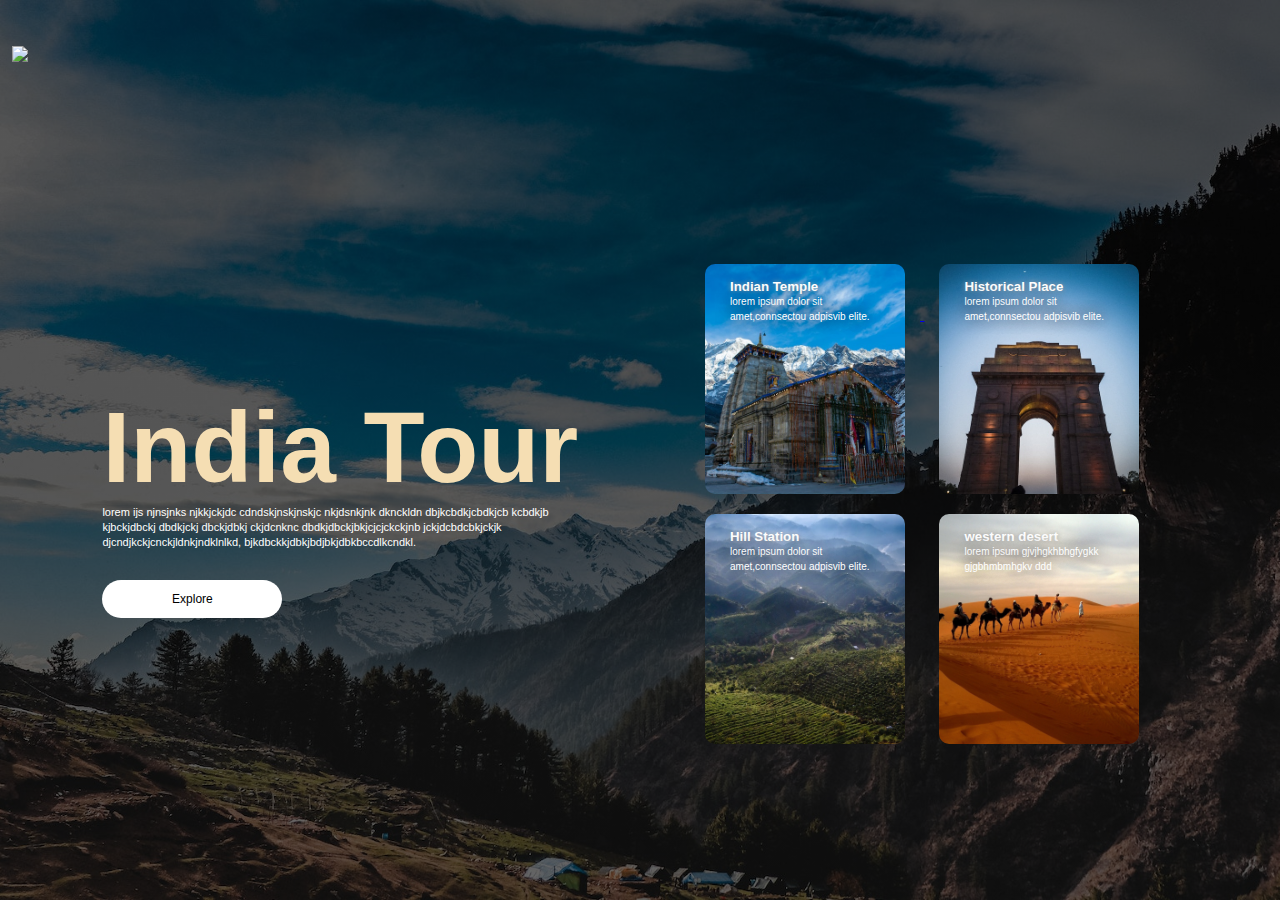
==== index.html @ ea04c06f "Merge branch 'main' of https://github.com/22piyush/tour-with-us" ====
<!DOCTYPE html>
<html>
    <head>
        <title>
            first page
        </title>
        <link rel="stylesheet" href="index.css">
</head>
<body>
    <div class="container">
        
        <div class="navbar">
            <img src="./images/logo 1.png" class="logo">
           
            <img src="./images/menu.png" class="menu-icon" onclick="togglesidebae">
        </div>
        <div class="row">
            <div class="bol">
                <h1>India Tour</h1>
                <p>lorem ijs njnsjnks njkkjckjdc cdndskjnskjnskjc nkjdsnkjnk dknckldn
                    dbjkcbdkjcbdkjcb kcbdkjb kjbckjdbckj dbdkjckj dbckjdbkj ckjdcnknc
                    dbdkjdbckjbkjcjcjckckjnb jckjdcbdcbkjckjk djcndjkckjcnckjldnkjndklnlkd,
                    bjkdbckkjdbkjbdjbkjdbkbccdlkcndkl.
                </p>
                <button type="button">Explore</button>
            </div>
            <div class="col">
                <a href="about.html">
                <div class="card card1">
                    <h5>Indian Temple</h5>
                    <p>lorem ipsum dolor sit amet,connsectou adpisvib elite.</p>
                </div>
            </a>
            <a href="about.html">
                <div class="card card2">
                    <h5>Historical Place</h5>
                    <p>lorem ipsum dolor sit amet,connsectou adpisvib elite.</p>
                </div>
            </a>
                <div class="card card3">
                    <h5>Hill Station</h5>
                    <p>lorem ipsum dolor sit amet,connsectou adpisvib elite.</p>
                </div>
                <div class="card card4">
                    <h5>western desert</h5>
                    <p>lorem ipsum  gjvjhgkhbhgfygkk gjgbhmbmhgkv ddd</p>
                </div>
            </div>
        </div>
    </div>
    
    
</body>
</html>
---- index.css ----
*{
    margin: 0;
    padding: 0;
    font-family: 'Roboto',sans-serif;
    
    
}
.container{
    width: 100%;
    height: 100vh;
    background-image: linear-gradient(rgba(0,0,0,0.6),rgba(0,0,0,0.6)),
    url(bbbbb.jpg);
    background-position: center;
    background-size: cover;
    padding-left: 8%;
    padding-right: 8%;
    box-sizing: border-box;
}
.navbar{
    height: 12%;
    display: flex;
    align-items: center;
}
.logo{
    width: 50px;
    cursor: pointer;
    margin: -90px;
}
.menu-icon{
    width: 30px;
    cursor: pointer;
    margin-left: 1450px;
}
.row{
    display: flex;
    height: 88%;
    align-items: center;
}
.col{
    flex-basis: 50%;
    margin-left: 100px;
    
}
.bol{
    flex-basis: 50%;
}
h1{
    color: wheat;
    font-size: 100px;
}
p{
    color: #fff;
    font-size: 11px;
    line-height: 15px;

}
button{
    width: 180px;
    color: #000;
    font-size: 12px;
    padding: 12px 0;
    background: #fff;
    border: 0;
    border-radius: 20px;
    outline: none;
    margin-top: 30px;
}
.card{
    width: 200px;
    height: 230px;
    display: inline-block;
    border-radius: 10px;
    padding: 15px 25px;
    box-sizing: border-box;
    cursor: pointer;
    margin: 10px 15px;
    background-image: url(pic-1.png);
    background-position: center;
    background-size: cover;
    transition: transform 0.5s;
    
}
.card1{
    background-image: url(indian-temple.jpg);
    text-decoration: none;
}
.card2{
    background-image: url(history.jpg);
}
.card3{
    background-image: url(hilllls.jpg);
}
.card:hover{
    transform: translateY(-10px);

}
h5{
    color: #fff;
    text-shadow: 0 0 5px #999;

}
.card p{
    text-shadow: 0 0 15px #000;
    font-size: 10px;

}
.box{
    border-radius: 5px;
    
    width: 1200px;
    background-color:red;
    margin-top: 50px;
    margin-left: 120px;
    margin-right: auto;
    margin-bottom: 50px;
    padding: 10px;
    display: inline-block;
    

}
.temp-img{
    
    width: 300px;
    margin-top: 25px;
    margin-left: 25px;
    padding: 10px;
    border-radius: 25px;
    box-shadow: 5px black;
    float: left;
    margin-right: 20px;

}
.histro-img{
    
    width: 300px;
    margin-top: 25px;
    margin-left: 25px;
    padding: 10px;
    border-radius: 25px;
    box-shadow: 5px black;
    float: right;
    margin-right: 20px;
}
.card-p{
   font-family: G
   color: #000;
   font-size: large;
   text-align: justify;
   margin-top: 50px;
   margin-right: 30px;

}
body{
    background-color: aquamarine;
}
h2{
     margin-left:300px;
     padding-top: 50px;
     display: inline-block;
     font-family: 'Franklin Gothic Medium', 'Arial Narrow', Arial, sans-serif;
}
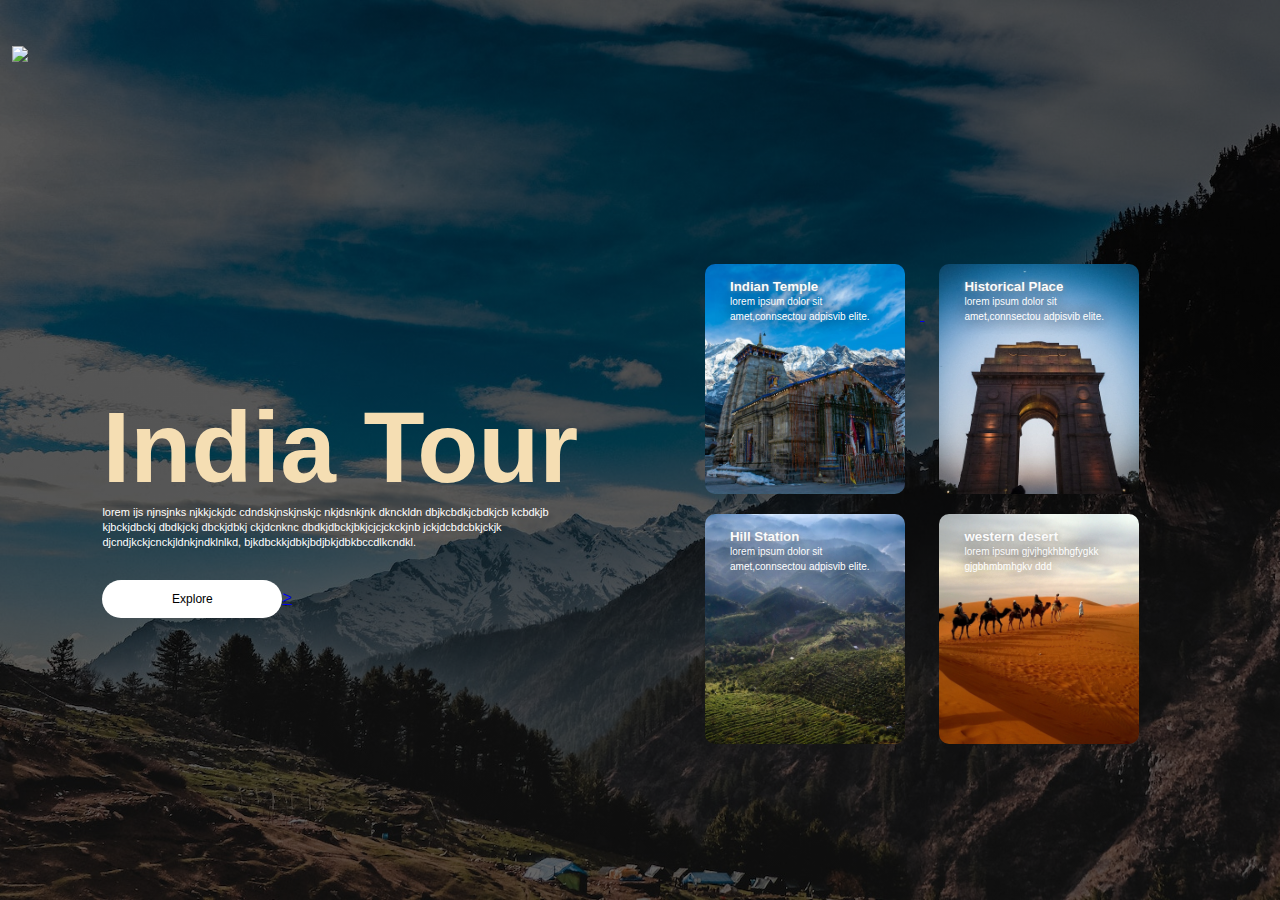
==== commit 56f2875d: "detete cards" ====
--- a/index.html
+++ b/index.html
@@ -5,8 +5,10 @@
             first page
         </title>
         <link rel="stylesheet" href="index.css">
+        
 </head>
 <body>
+    <div>
     <div class="container">
         
         <div class="navbar">
@@ -22,7 +24,7 @@
                     dbdkjdbckjbkjcjcjckckjnb jckjdcbdcbkjckjk djcndjkckjcnckjldnkjndklnlkd,
                     bjkdbckkjdbkjbdjbkjdbkbccdlkcndkl.
                 </p>
-                <button type="button">Explore</button>
+                <a href="#temple"><button type="button"  id="temple">Explore</button>></a>
             </div>
             <div class="col">
                 <a href="about.html">
@@ -48,7 +50,6 @@
             </div>
         </div>
     </div>
-    
-    
+    <div>  
 </body>
 </html>--- a/index.css
+++ b/index.css
@@ -142,7 +142,7 @@
     margin-right: 20px;
 }
 .card-p{
-   font-family: G
+   font-family:Impact, Haettenschweiler, 'Arial Narrow Bold', sans-serif;
    color: #000;
    font-size: large;
    text-align: justify;
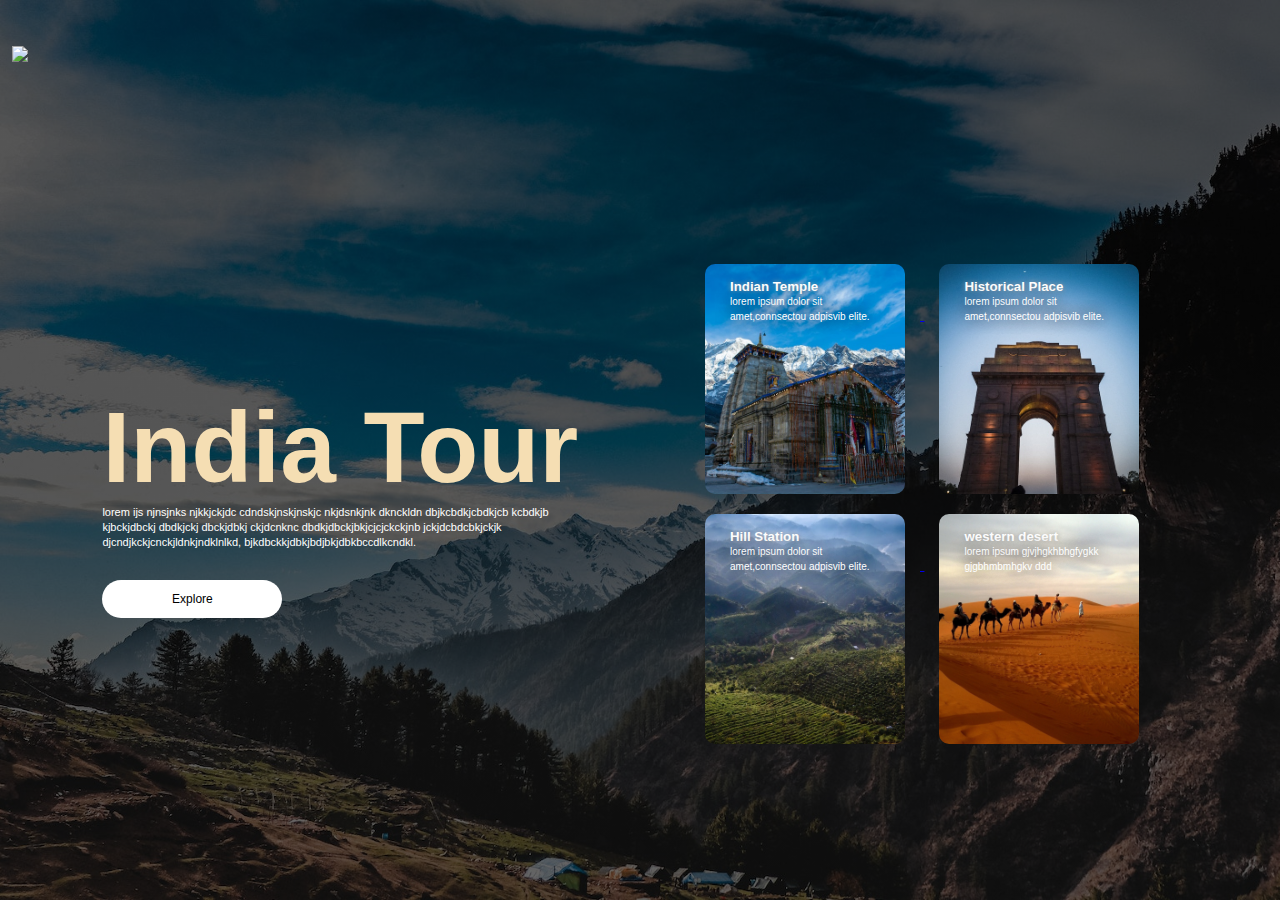
==== commit 60c4bf67: "added" ====
--- a/index.html
+++ b/index.html
@@ -24,32 +24,37 @@
                     dbdkjdbckjbkjcjcjckckjnb jckjdcbdcbkjckjk djcndjkckjcnckjldnkjndklnlkd,
                     bjkdbckkjdbkjbdjbkjdbkbccdlkcndkl.
                 </p>
-                <a href="#temple"><button type="button"  id="temple">Explore</button>></a>
+                <button type="button">Explore</button>
             </div>
             <div class="col">
-                <a href="about.html">
+                <a href="./pages/temple.html">
                 <div class="card card1">
                     <h5>Indian Temple</h5>
                     <p>lorem ipsum dolor sit amet,connsectou adpisvib elite.</p>
                 </div>
             </a>
-            <a href="about.html">
+            <a href="./pages/historic.html">
                 <div class="card card2">
                     <h5>Historical Place</h5>
                     <p>lorem ipsum dolor sit amet,connsectou adpisvib elite.</p>
                 </div>
             </a>
+            <a href="./pages/hill-station.html">
                 <div class="card card3">
                     <h5>Hill Station</h5>
                     <p>lorem ipsum dolor sit amet,connsectou adpisvib elite.</p>
                 </div>
+            </a>   
+            <a href="about.html">
                 <div class="card card4">
                     <h5>western desert</h5>
                     <p>lorem ipsum  gjvjhgkhbhgfygkk gjgbhmbmhgkv ddd</p>
                 </div>
+            </a>   
             </div>
         </div>
     </div>
     <div>  
+    
 </body>
 </html>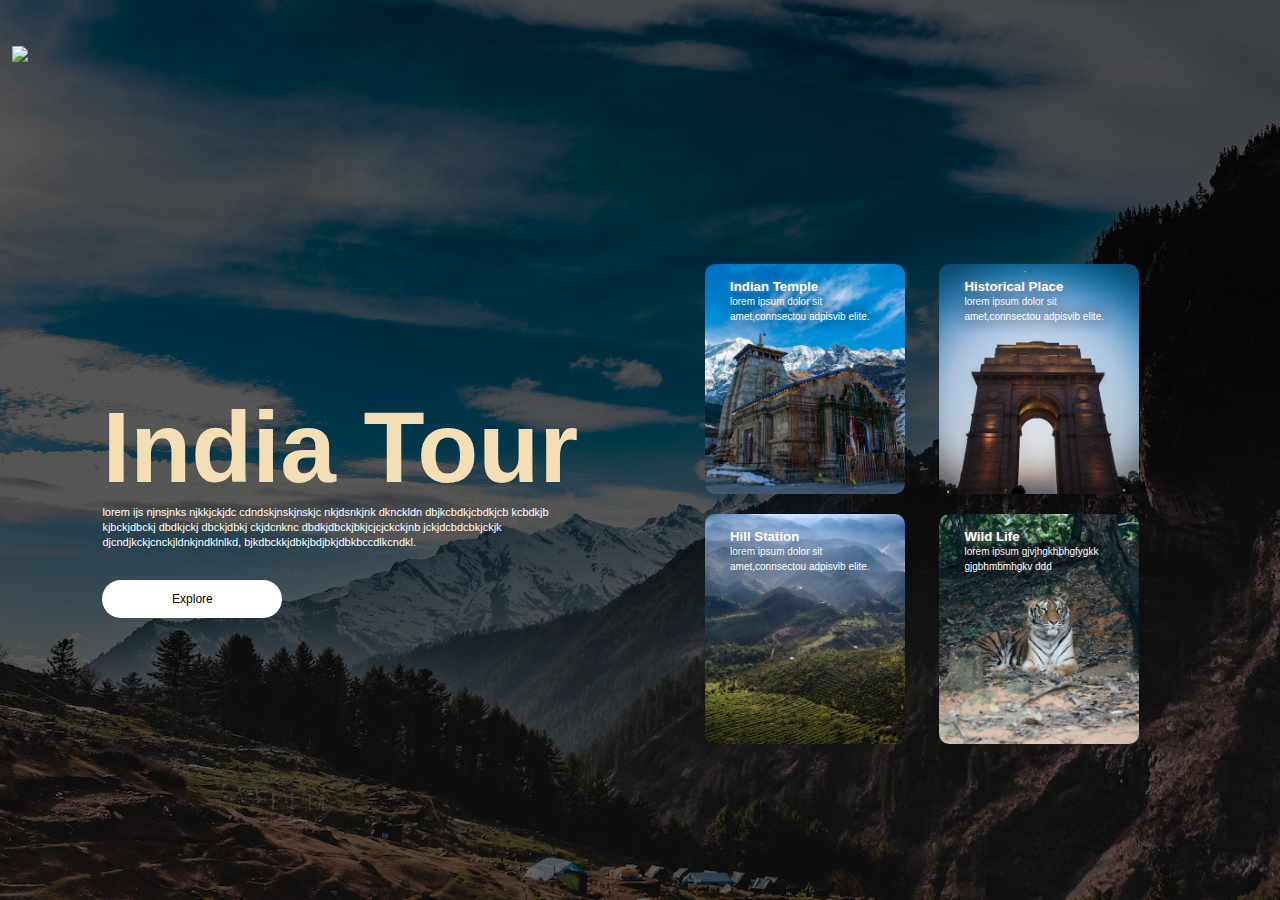
==== commit b8c9ec7b: "aded" ====
--- a/index.html
+++ b/index.html
@@ -5,6 +5,44 @@
             first page
         </title>
         <link rel="stylesheet" href="index.css">
+
+        <style type="text/css">
+       
+            .sidebar
+            {
+                height: 100vh;
+                background-color: #33334d;
+                width: 200px;
+                position:fixed;
+                top: 0;
+                padding-top: 75px;
+                right: 0;
+                display: flex;
+                flex-direction: column;
+                align-items: center;
+                background-image: url(./images/bbbbb.jpg);
+                opacity: 0.3;
+                background: black;
+                
+            }
+            .menu
+            {
+                width: 100px;
+                text-align: center;
+                margin-top: 20px;
+                padding: 5px;
+                margin: 10px 5px;
+                border: none;
+                opacity: 1.0;
+                font-size: 18px;
+               
+
+            }
+            .sidebar-closed
+            {
+                left: -200px;
+            }
+        </style>
         
 </head>
 <body>
@@ -12,9 +50,9 @@
     <div class="container">
         
         <div class="navbar">
-            <img src="./images/logo 1.png" class="logo">
+            <img src="./images/logo 1.png" class="logo" >
            
-            <img src="./images/menu.png" class="menu-icon" onclick="togglesidebae">
+            <img src="./images/menu.png" class="menu-icon" onclick="togglesidebae()">
         </div>
         <div class="row">
             <div class="bol">
@@ -45,16 +83,44 @@
                     <p>lorem ipsum dolor sit amet,connsectou adpisvib elite.</p>
                 </div>
             </a>   
-            <a href="about.html">
+            <a href="./pages/wild-life.html">
                 <div class="card card4">
-                    <h5>western desert</h5>
+                    <h5>Wild Life</h5>
                     <p>lorem ipsum  gjvjhgkhbhgfygkk gjgbhmbmhgkv ddd</p>
                 </div>
             </a>   
             </div>
         </div>
     </div>
-    <div>  
+    <div>
+        
+        <div class="sidebar sidebar-closed" id="sidebar">
+            <button class="menu"><b>home</b></button>
+            <button class="menu"><b>about</b></button>
+            <button class="menu"><b>contact</b></button>
+            <button class="menu"><b>logout</b></button>
+        </div>
+        
+            <script>
+                
+                let isOpen = false;
+               function togglesidebae()
+               {
+                const sidebar = document.getElementById('sidebar');
+                if(isOpen)
+                {
+                    sidebar.classList.add('sidebar-closed');
+                    isOpen = false;
+                }
+                else
+                {
+                    sidebar.classList.remove('sidebar-closed');
+                    isOpen = true;
+                }
+             }
+               
+    
+            </script>  
     
 </body>
 </html>--- a/index.css
+++ b/index.css
@@ -9,7 +9,7 @@
     width: 100%;
     height: 100vh;
     background-image: linear-gradient(rgba(0,0,0,0.6),rgba(0,0,0,0.6)),
-    url(bbbbb.jpg);
+    url(./images/bbbbb.jpg);
     background-position: center;
     background-size: cover;
     padding-left: 8%;
@@ -30,6 +30,8 @@
     width: 30px;
     cursor: pointer;
     margin-left: 1450px;
+    z-index: 100;
+   
 }
 .row{
     display: flex;
@@ -74,21 +76,23 @@
     box-sizing: border-box;
     cursor: pointer;
     margin: 10px 15px;
-    background-image: url(pic-1.png);
     background-position: center;
     background-size: cover;
     transition: transform 0.5s;
     
 }
 .card1{
-    background-image: url(indian-temple.jpg);
+    background-image: url(./images/indian-temple.jpg);
     text-decoration: none;
 }
 .card2{
-    background-image: url(history.jpg);
+    background-image: url(./images/history.jpg);
 }
 .card3{
-    background-image: url(hilllls.jpg);
+    background-image: url(./images/hilllls\ -\ Copy.jpg);
+}
+.card4{
+    background-image: url(./images/wild-life-card.jpg);
 }
 .card:hover{
     transform: translateY(-10px);
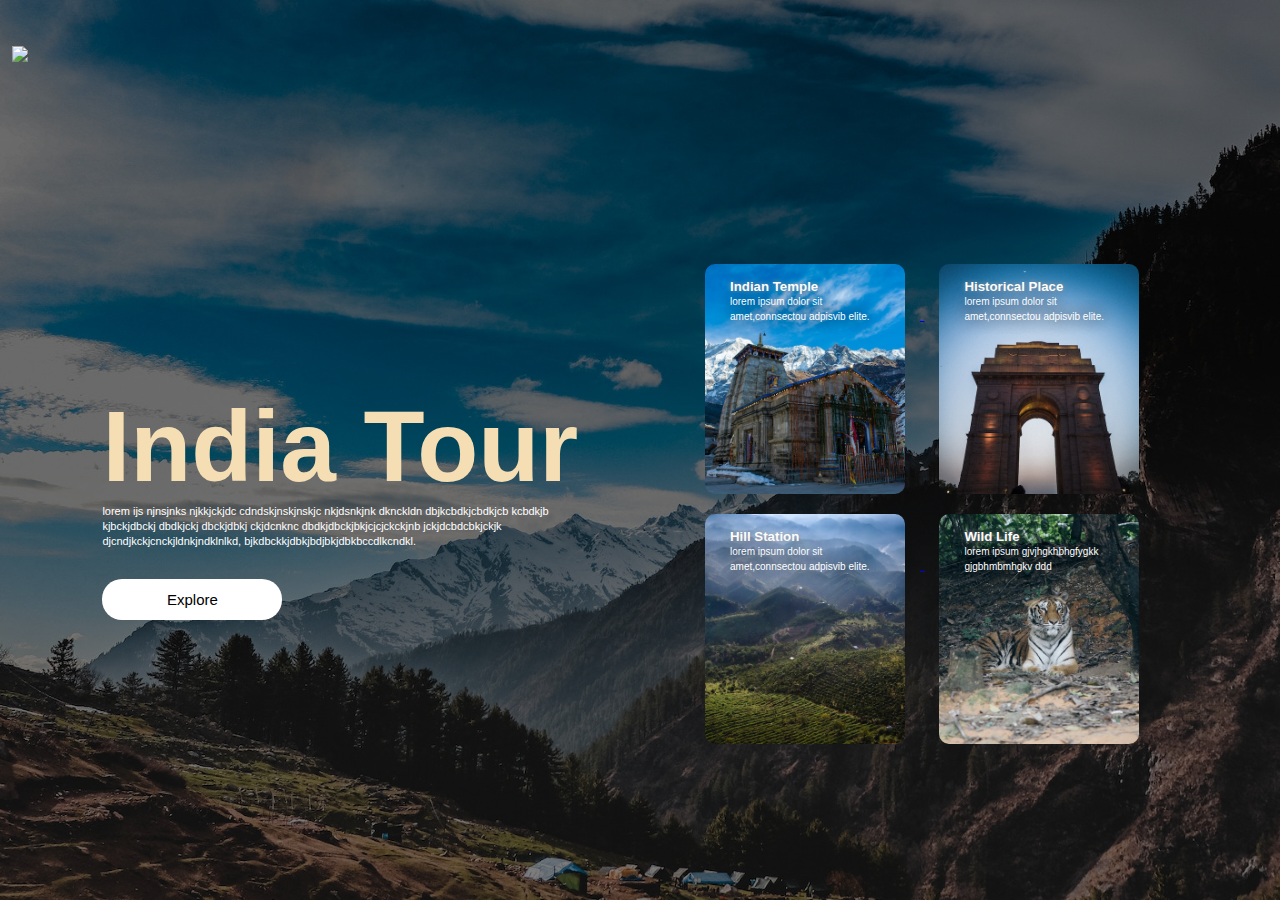
==== commit e875cd67: "update" ====
--- a/index.html
+++ b/index.html
@@ -6,13 +6,14 @@
         </title>
         <link rel="stylesheet" href="index.css">
 
+
         <style type="text/css">
        
             .sidebar
             {
                 height: 100vh;
-                background-color: #33334d;
-                width: 200px;
+                background-color: #020210;
+                width: 150px;
                 position:fixed;
                 top: 0;
                 padding-top: 75px;
@@ -20,30 +21,33 @@
                 display: flex;
                 flex-direction: column;
                 align-items: center;
-                background-image: url(./images/bbbbb.jpg);
-                opacity: 0.3;
-                background: black;
-                
+                gap: 15px;
+                opacity: 0.7;
+                background-position: center;
+                background-size: cover;
+                color: #ffffff;
+                  
             }
             .menu
             {
-                width: 100px;
+              
                 text-align: center;
-                margin-top: 20px;
+               
                 padding: 5px;
-                margin: 10px 5px;
-                border: none;
-                opacity: 1.0;
-                font-size: 18px;
-               
-
+                         
+                font-size: 20px;
+                background: none;
+                color:#ffffff;
+               text-decoration: none;
             }
+            
             .sidebar-closed
             {
-                left: -200px;
+               display: none;
             }
         </style>
         
+
 </head>
 <body>
     <div>
@@ -62,7 +66,7 @@
                     dbdkjdbckjbkjcjcjckckjnb jckjdcbdcbkjckjk djcndjkckjcnckjldnkjndklnlkd,
                     bjkdbckkjdbkjbdjbkjdbkbccdlkcndkl.
                 </p>
-                <button type="button">Explore</button>
+                <button type="button"><a href="https://www.exploreindia.in/" class="explore-button">Explore</a></button>
             </div>
             <div class="col">
                 <a href="./pages/temple.html">
@@ -95,10 +99,12 @@
     <div>
         
         <div class="sidebar sidebar-closed" id="sidebar">
-            <button class="menu"><b>home</b></button>
-            <button class="menu"><b>about</b></button>
-            <button class="menu"><b>contact</b></button>
-            <button class="menu"><b>logout</b></button>
+
+            <a class="menu" href="./index.html">Tours</a>
+            <a class="menu" href="./pages/aboutus.html">About</a>
+            <a class="menu" href="./pages/contactus.html">Contact</a>
+            <a  class="menu" href="./pages/login.html">Sign In</a>
+   
         </div>
         
             <script>
--- a/index.css
+++ b/index.css
@@ -8,7 +8,7 @@
 .container{
     width: 100%;
     height: 100vh;
-    background-image: linear-gradient(rgba(0,0,0,0.6),rgba(0,0,0,0.6)),
+    background-image: linear-gradient(rgba(0,0,0,0.5),rgba(0,0,0,0.5)),
     url(./images/bbbbb.jpg);
     background-position: center;
     background-size: cover;
@@ -31,8 +31,14 @@
     cursor: pointer;
     margin-left: 1450px;
     z-index: 100;
-   
-}
+    
+}
+.menu-icon:hover{
+    box-shadow: 0 0 10px 8px rgb(98, 96, 96);
+    border-radius: 50%;
+    
+}
+
 .row{
     display: flex;
     height: 88%;
@@ -66,6 +72,7 @@
     border-radius: 20px;
     outline: none;
     margin-top: 30px;
+    
 }
 .card{
     width: 200px;
@@ -162,4 +169,54 @@
      padding-top: 50px;
      display: inline-block;
      font-family: 'Franklin Gothic Medium', 'Arial Narrow', Arial, sans-serif;
+}
+.explore-button{
+    text-decoration: none;
+    font-size: 15px;
+    color: #000;
+}
+
+.sidebar
+ {
+   height: 100vh;        
+    width: 200px;
+   position:fixed;
+    top: 0;
+    padding-top: 75px;
+    right: 0;
+    display: flex;
+    flex-direction: column;
+    align-items: center;
+    background-color: gray;
+                    
+  }
+ 
+.menu
+{
+    width: 100px;
+    text-align: center;
+    margin-top: 30px;
+    padding: 5px;
+    margin-left: 45px;                
+    font-size: 20px;
+    background: none;
+    color:#ffffff;
+                   
+               
+ }
+.menu:hover
+{   
+    display: inline;
+    padding: 10px;
+    color: #999;
+    background: #999;
+    transition: 0.5sec;
+    box-shadow: 0 0 12px 6px rgb(42, 61, 72);
+    color: white;
+
+}
+            
+ .sidebar-closed
+{
+    left: -200px;
 }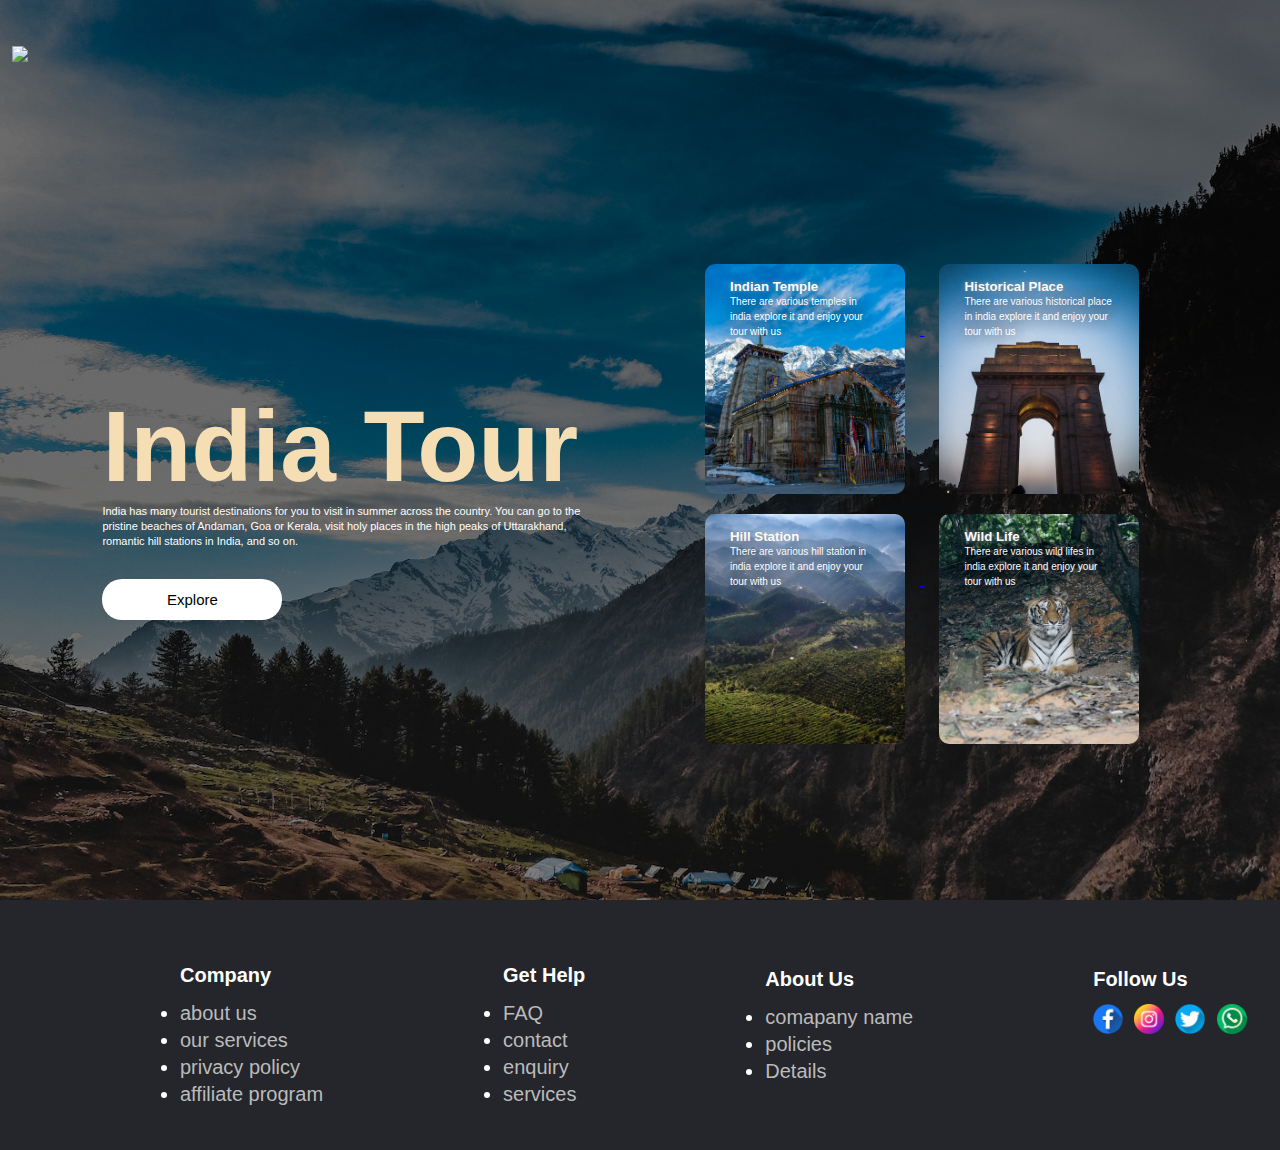
==== commit a7e7cc0a: "Footer updated" ====
--- a/index.html
+++ b/index.html
@@ -5,48 +5,56 @@
             first page
         </title>
         <link rel="stylesheet" href="index.css">
-
-
         <style type="text/css">
        
-            .sidebar
-            {
-                height: 100vh;
-                background-color: #020210;
-                width: 150px;
-                position:fixed;
-                top: 0;
-                padding-top: 75px;
-                right: 0;
-                display: flex;
-                flex-direction: column;
-                align-items: center;
-                gap: 15px;
-                opacity: 0.7;
-                background-position: center;
-                background-size: cover;
-                color: #ffffff;
-                  
-            }
-            .menu
-            {
-              
-                text-align: center;
-               
-                padding: 5px;
-                         
-                font-size: 20px;
-                background: none;
-                color:#ffffff;
-               text-decoration: none;
-            }
-            
-            .sidebar-closed
-            {
-               display: none;
-            }
-        </style>
-        
+.sidebar
+{
+    height: 100vh;
+    background-color: #020210;
+    width: 150px;
+    position:fixed;
+    top: 0;
+    padding-top: 75px;
+    right: 0;
+    display: flex;
+    flex-direction: column;
+    align-items: center;
+    gap: 15px;
+    opacity: 0.7;
+    background-position: center;
+    background-size: cover;
+    color: #ffffff;
+    
+}
+.menu
+{
+    width: 100px;
+    text-align: center;
+    margin-top: 30px;
+    padding: 5px;
+    margin-left: 10px;                
+    font-size: 20px;
+    background: none;
+    color:#ffffff;
+    text-align: center;          
+    text-decoration: none;
+}
+.menu:hover
+{   
+    display: inline;
+    padding: 10px;
+    color: #999;
+    background: #999;
+    transition: 0.5sec;
+    box-shadow: 0 0 12px 6px rgb(42, 61, 72);
+    color: white;
+
+}
+.sidebar-closed
+{
+ left: -200px;
+}
+ </style>
 
 </head>
 <body>
@@ -61,36 +69,33 @@
         <div class="row">
             <div class="bol">
                 <h1>India Tour</h1>
-                <p>lorem ijs njnsjnks njkkjckjdc cdndskjnskjnskjc nkjdsnkjnk dknckldn
-                    dbjkcbdkjcbdkjcb kcbdkjb kjbckjdbckj dbdkjckj dbckjdbkj ckjdcnknc
-                    dbdkjdbckjbkjcjcjckckjnb jckjdcbdcbkjckjk djcndjkckjcnckjldnkjndklnlkd,
-                    bjkdbckkjdbkjbdjbkjdbkbccdlkcndkl.
+                <p>India has many tourist destinations for you to visit in summer across the country. You can go to the pristine beaches of Andaman, Goa or Kerala, visit holy places in the high peaks of Uttarakhand, romantic hill stations in India, and so on.
                 </p>
-                <button type="button"><a href="https://www.exploreindia.in/" class="explore-button">Explore</a></button>
+                <button type="button"><a href="./pages/temple.html" class="explore-button">Explore</a></button>
             </div>
             <div class="col">
                 <a href="./pages/temple.html">
                 <div class="card card1">
                     <h5>Indian Temple</h5>
-                    <p>lorem ipsum dolor sit amet,connsectou adpisvib elite.</p>
+                    <p>There are various temples in india explore it and enjoy your tour with us</p>
                 </div>
             </a>
             <a href="./pages/historic.html">
                 <div class="card card2">
                     <h5>Historical Place</h5>
-                    <p>lorem ipsum dolor sit amet,connsectou adpisvib elite.</p>
+                    <p>There are various historical place in india explore it and enjoy your tour with us</p>
                 </div>
             </a>
             <a href="./pages/hill-station.html">
                 <div class="card card3">
                     <h5>Hill Station</h5>
-                    <p>lorem ipsum dolor sit amet,connsectou adpisvib elite.</p>
+                    <p>There are various hill station in india explore it and enjoy your tour with us</p>
                 </div>
             </a>   
             <a href="./pages/wild-life.html">
                 <div class="card card4">
                     <h5>Wild Life</h5>
-                    <p>lorem ipsum  gjvjhgkhbhgfygkk gjgbhmbmhgkv ddd</p>
+                    <p>There are various wild lifes in india explore it and enjoy your tour with us</p>
                 </div>
             </a>   
             </div>
@@ -100,12 +105,65 @@
         
         <div class="sidebar sidebar-closed" id="sidebar">
 
-            <a class="menu" href="./index.html">Tours</a>
+            <a class="menu" href="./index.html">Home</a>
+            <a class="menu" href="./pages/book.html">Book Tour</a>
             <a class="menu" href="./pages/aboutus.html">About</a>
             <a class="menu" href="./pages/contactus.html">Contact</a>
             <a  class="menu" href="./pages/login.html">Sign In</a>
    
         </div>
+        <footer class="footer-contact">
+            <div class="contact-container">
+                <div class="footer-col">
+                    <div class="contact-row">
+                     <h4>Company</h4>
+                      <ul>
+                        <li><a href="#" class="contact-footer-info">about us</a></li>
+                        <li><a href="#" class="contact-footer-info">our services</a></li>
+                        <li><a href="#" class="contact-footer-info">privacy policy</a></li>
+                        <li><a href="#" class="contact-footer-info">affiliate program</a></li>
+                      </ul>
+                    </div>
+                </div>
+                <div class="contact-container">
+                    <div class="footer-col">
+                        <div class="contact-row">
+                         <h4>Get Help</h4>
+                          <ul>
+                            <li><a href="#" class="contact-footer-info">FAQ</a></li>
+                            <li><a href="#" class="contact-footer-info">contact</a></li>
+                            <li><a href="#" class="contact-footer-info">enquiry</a></li>
+                            <li><a href="#" class="contact-footer-info">services</a></li>
+                          </ul>
+                        </div>
+                    </div>
+                    <div class="contact-container">
+                        <div class="footer-col">
+                            <div class="contact-row">
+                             <h4>About Us</h4>
+                              <ul>
+                                <li><a href="#" class="contact-footer-info">comapany name</a></li>
+                                <li><a href="#" class="contact-footer-info">policies</a></li>
+                                <li><a href="#" class="contact-footer-info">Details</a></li>
+                              </ul>
+                            </div>
+                        </div>
+                        <div class="contact-container">
+                            <div class="footer-col">
+                                <div class="contact-row">
+                                 <h4>Follow Us</h4>
+                                  <ul>
+                                    <div class="social-link">
+                                        <img src="./images/facebook.png" class="img-contact" >&nbsp;&nbsp;
+                                        <img src="./images/instagram.png" class="img-contact"  >&nbsp;&nbsp;
+                                        <img src="./images/twitter.png" class="img-contact"  >&nbsp;&nbsp;
+                                        <img src="./images/whatsapp.png" class="img-contact"  >&nbsp;&nbsp;
+                                    </div>
+                                  </ul>
+                                </div>
+                            </div>
+                    
+        </footer>
         
             <script>
                 
@@ -127,6 +185,6 @@
                
     
             </script>  
-    
+           
 </body>
 </html>--- a/index.css
+++ b/index.css
@@ -9,7 +9,7 @@
     width: 100%;
     height: 100vh;
     background-image: linear-gradient(rgba(0,0,0,0.5),rgba(0,0,0,0.5)),
-    url(./images/bbbbb.jpg);
+    url(./images/bbbbb.jpg );
     background-position: center;
     background-size: cover;
     padding-left: 8%;
@@ -72,6 +72,7 @@
     border-radius: 20px;
     outline: none;
     margin-top: 30px;
+    
     
 }
 .card{
@@ -139,8 +140,15 @@
     box-shadow: 5px black;
     float: left;
     margin-right: 20px;
-
-}
+}
+/* media query large size */
+@media only screen and (max-width: px) {
+  .row {
+    flex-direction: column;
+   margin-top: 50px;
+  }
+}
+
 .histro-img{
     
     width: 300px;
@@ -175,48 +183,51 @@
     font-size: 15px;
     color: #000;
 }
-
-.sidebar
- {
-   height: 100vh;        
-    width: 200px;
-   position:fixed;
-    top: 0;
-    padding-top: 75px;
-    right: 0;
-    display: flex;
-    flex-direction: column;
-    align-items: center;
-    background-color: gray;
-                    
+.explore-button:hover
+{
+   text-decoration: none;
+   box-shadow:0 0 5px 3px rgb(120, 118, 118);
+}
+@media (max-width : 991px)
+{
+  .col{
+    margin-top: 300px;
+    margin-left:-1px ;
   }
- 
-.menu
-{
-    width: 100px;
-    text-align: center;
-    margin-top: 30px;
-    padding: 5px;
-    margin-left: 45px;                
+}
+.footer-contact{
+    background-color:  #24262b;
+    padding: 50px 0;
+    height:150px;
+}
+.contact-container{
+    max-width: 1170px;
+    margin:auto;
+    display: flex;
+    margin-left:180px ;
+    
+}
+.footer-col{
+    color: white;
     font-size: 20px;
-    background: none;
-    color:#ffffff;
-                   
-               
- }
-.menu:hover
-{   
-    display: inline;
-    padding: 10px;
-    color: #999;
-    background: #999;
-    transition: 0.5sec;
-    box-shadow: 0 0 12px 6px rgb(42, 61, 72);
-    color: white;
-
-}
-            
- .sidebar-closed
-{
-    left: -200px;
-}+
+}
+.contact-row{
+    line-height:27px;
+}
+.contact-footer-info{
+    text-decoration: none;
+    color: #bbbbbb;
+}
+.social-link{
+   line-height: 100px;
+    display: flex;
+}
+.footer-col h4{
+    line-height:50px;
+    text-underline-position: 5px;
+}
+.img-contact{
+    width:30px;
+    height:30px;
+}
